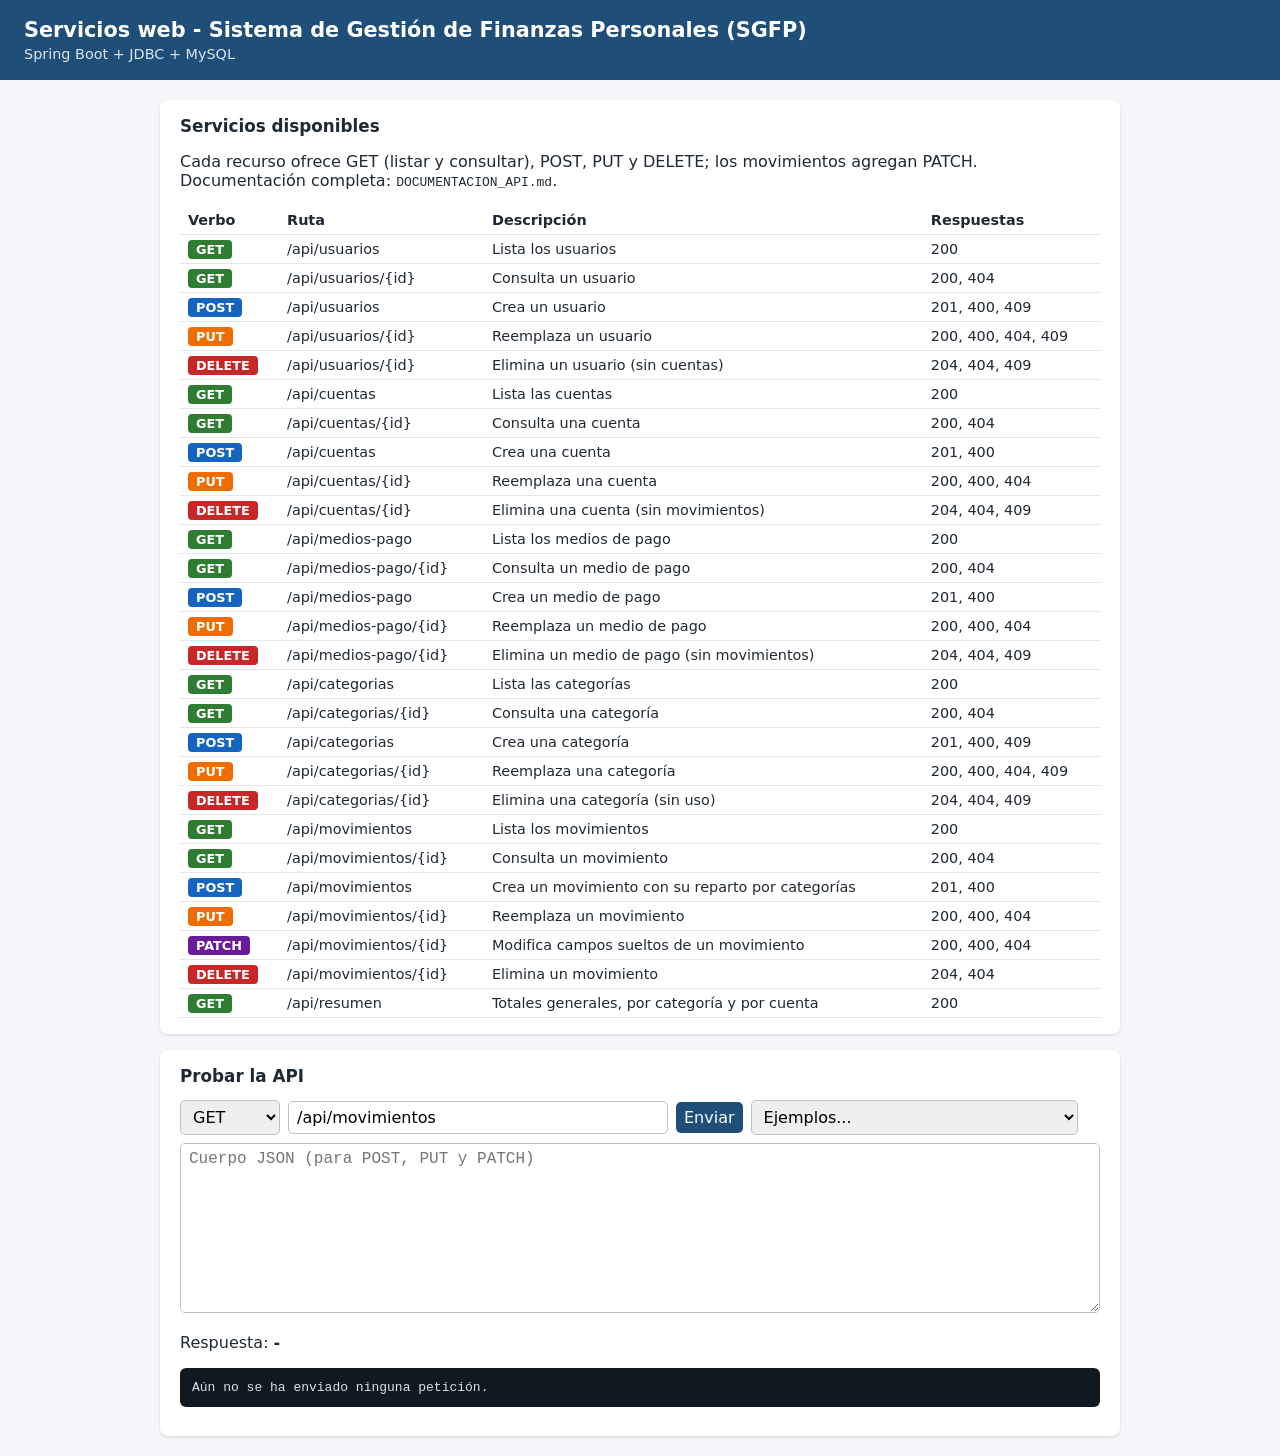
==== src/main/resources/static/index.html @ e06c36ab "Documentacion de cada servicio, probador web y peticiones de prueba" ====
<!DOCTYPE html>
<html lang="es">
<head>
<meta charset="UTF-8">
<meta name="viewport" content="width=device-width, initial-scale=1">
<title>Servicios web - SGFP</title>
<style>
  body{font-family:system-ui,Arial,sans-serif;margin:0;background:#f4f6f9;color:#1f2933}
  header{background:#1f4e79;color:#fff;padding:18px 24px}
  header h1{margin:0;font-size:1.3rem} header p{margin:4px 0 0;opacity:.85;font-size:.9rem}
  main{max-width:960px;margin:20px auto;padding:0 16px}
  section{background:#fff;border-radius:8px;padding:16px 20px;margin-bottom:16px;box-shadow:0 1px 3px #0002}
  h2{margin-top:0;font-size:1.05rem}
  table{border-collapse:collapse;width:100%;font-size:.9rem}
  th,td{border-bottom:1px solid #e3e8ee;padding:6px 8px;text-align:left}
  .m{font-weight:700;padding:2px 8px;border-radius:4px;color:#fff;font-size:.8rem}
  .GET{background:#2e7d32}.POST{background:#1565c0}.PUT{background:#ef6c00}.PATCH{background:#6a1b9a}.DELETE{background:#c62828}
  select,input,textarea,button{font:inherit;padding:6px 8px;border:1px solid #b8c2cc;border-radius:5px}
  textarea{width:100%;box-sizing:border-box;font-family:Consolas,monospace;min-height:170px}
  button{background:#1f4e79;color:#fff;border:0;cursor:pointer} button:hover{background:#163a5c}
  .fila{display:flex;gap:8px;flex-wrap:wrap;margin-bottom:8px;align-items:center}
  pre{background:#101820;color:#d6e2ee;padding:12px;border-radius:6px;overflow:auto;max-height:380px;white-space:pre-wrap}
  .estado{font-weight:700}
</style>
</head>
<body>
<header>
  <h1>Servicios web - Sistema de Gestión de Finanzas Personales (SGFP)</h1>
  <p>Spring Boot + JDBC + MySQL</p>
</header>
<main>
  <section>
    <h2>Servicios disponibles</h2>
    <p>Cada recurso ofrece GET (listar y consultar), POST, PUT y DELETE; los movimientos
       agregan PATCH. Documentación completa: <code>DOCUMENTACION_API.md</code>.</p>
    <table id="tabla">
      <tr><th>Verbo</th><th>Ruta</th><th>Descripción</th><th>Respuestas</th></tr>
    </table>
  </section>

  <section>
    <h2>Probar la API</h2>
    <div class="fila">
      <select id="verbo"><option>GET</option><option>POST</option><option>PUT</option><option>PATCH</option><option>DELETE</option></select>
      <input id="ruta" size="40" value="/api/movimientos">
      <button id="enviar">Enviar</button>
      <select id="ejemplos"><option value="">Ejemplos...</option></select>
    </div>
    <textarea id="cuerpo" placeholder="Cuerpo JSON (para POST, PUT y PATCH)"></textarea>
    <p>Respuesta: <span class="estado" id="estado">-</span></p>
    <pre id="salida">Aún no se ha enviado ninguna petición.</pre>
  </section>
</main>
<script>
const ID = "CAMBIE_POR_SU_ID";
const ENDPOINTS = [
  ["GET","/api/usuarios","Lista los usuarios","200"],
  ["GET","/api/usuarios/{id}","Consulta un usuario","200, 404"],
  ["POST","/api/usuarios","Crea un usuario","201, 400, 409"],
  ["PUT","/api/usuarios/{id}","Reemplaza un usuario","200, 400, 404, 409"],
  ["DELETE","/api/usuarios/{id}","Elimina un usuario (sin cuentas)","204, 404, 409"],
  ["GET","/api/cuentas","Lista las cuentas","200"],
  ["GET","/api/cuentas/{id}","Consulta una cuenta","200, 404"],
  ["POST","/api/cuentas","Crea una cuenta","201, 400"],
  ["PUT","/api/cuentas/{id}","Reemplaza una cuenta","200, 400, 404"],
  ["DELETE","/api/cuentas/{id}","Elimina una cuenta (sin movimientos)","204, 404, 409"],
  ["GET","/api/medios-pago","Lista los medios de pago","200"],
  ["GET","/api/medios-pago/{id}","Consulta un medio de pago","200, 404"],
  ["POST","/api/medios-pago","Crea un medio de pago","201, 400"],
  ["PUT","/api/medios-pago/{id}","Reemplaza un medio de pago","200, 400, 404"],
  ["DELETE","/api/medios-pago/{id}","Elimina un medio de pago (sin movimientos)","204, 404, 409"],
  ["GET","/api/categorias","Lista las categorías","200"],
  ["GET","/api/categorias/{id}","Consulta una categoría","200, 404"],
  ["POST","/api/categorias","Crea una categoría","201, 400, 409"],
  ["PUT","/api/categorias/{id}","Reemplaza una categoría","200, 400, 404, 409"],
  ["DELETE","/api/categorias/{id}","Elimina una categoría (sin uso)","204, 404, 409"],
  ["GET","/api/movimientos","Lista los movimientos","200"],
  ["GET","/api/movimientos/{id}","Consulta un movimiento","200, 404"],
  ["POST","/api/movimientos","Crea un movimiento con su reparto por categorías","201, 400"],
  ["PUT","/api/movimientos/{id}","Reemplaza un movimiento","200, 400, 404"],
  ["PATCH","/api/movimientos/{id}","Modifica campos sueltos de un movimiento","200, 400, 404"],
  ["DELETE","/api/movimientos/{id}","Elimina un movimiento","204, 404"],
  ["GET","/api/resumen","Totales generales, por categoría y por cuenta","200"]
];
for (const [verbo, ruta, desc, resp] of ENDPOINTS) {
  const tr = document.createElement("tr");
  tr.innerHTML = '<td><span class="m ' + verbo + '">' + verbo + '</span></td><td>' + ruta
    + '</td><td>' + desc + '</td><td>' + resp + '</td>';
  document.getElementById("tabla").appendChild(tr);
}
const j = o => JSON.stringify(o, null, 2);
const ejemplos = {
  "Listar usuarios": ["GET", "/api/usuarios", ""],
  "Crear usuario (201)": ["POST", "/api/usuarios", j({nombre:"Laura Gómez",correo:"laura.gomez@example.com"})],
  "Crear usuario inválido (400)": ["POST", "/api/usuarios", j({nombre:"",correo:"no-es-correo"})],
  "Reemplazar usuario (PUT)": ["PUT", "/api/usuarios/"+ID, j({nombre:"Laura Gómez R.",correo:"laura.gomez@example.com"})],
  "Eliminar usuario (DELETE)": ["DELETE", "/api/usuarios/"+ID, ""],
  "Listar cuentas": ["GET", "/api/cuentas", ""],
  "Crear cuenta (201)": ["POST", "/api/cuentas", j({nombreCuenta:"Ahorros de prueba",tipoCuenta:"Ahorros",banco:"Bancolombia",idUsuario:1})],
  "Reemplazar cuenta (PUT)": ["PUT", "/api/cuentas/"+ID, j({nombreCuenta:"Ahorros de prueba 2",tipoCuenta:"Ahorros",banco:"Bancolombia",idUsuario:1})],
  "Eliminar cuenta (DELETE)": ["DELETE", "/api/cuentas/"+ID, ""],
  "Listar medios de pago": ["GET", "/api/medios-pago", ""],
  "Crear medio de pago (201)": ["POST", "/api/medios-pago", j({nombreMedioPago:"Billetera digital",entidadFinanciera:"Nequi"})],
  "Reemplazar medio de pago (PUT)": ["PUT", "/api/medios-pago/"+ID, j({nombreMedioPago:"Billetera digital 2",entidadFinanciera:"Nequi"})],
  "Eliminar medio de pago (DELETE)": ["DELETE", "/api/medios-pago/"+ID, ""],
  "Listar categorías": ["GET", "/api/categorias", ""],
  "Crear categoría (201)": ["POST", "/api/categorias", j({nombreCategoria:"Mascotas"})],
  "Reemplazar categoría (PUT)": ["PUT", "/api/categorias/"+ID, j({nombreCategoria:"Mascotas y cuidado"})],
  "Eliminar categoría (DELETE)": ["DELETE", "/api/categorias/"+ID, ""],
  "Listar movimientos": ["GET", "/api/movimientos", ""],
  "Consultar movimiento 1": ["GET", "/api/movimientos/1", ""],
  "Movimiento inexistente (404)": ["GET", "/api/movimientos/9999", ""],
  "Crear movimiento (201)": ["POST", "/api/movimientos", j({fecha:"2026-05-10",descripcion:"Compra de mercado",montoTotal:150000,idCuenta:1,idMedioPago:1,categorias:[{idCategoria:1,montoAsignado:100000},{idCategoria:2,montoAsignado:50000}]})],
  "Crear movimiento inválido (400)": ["POST", "/api/movimientos", j({fecha:"2999-01-01",descripcion:"",montoTotal:-5,categorias:[]})],
  "Reemplazar movimiento (PUT)": ["PUT", "/api/movimientos/"+ID, j({fecha:"2026-05-11",descripcion:"Descripción reemplazada",montoTotal:160000,idCuenta:1,idMedioPago:1,categorias:[{idCategoria:1,montoAsignado:160000}]})],
  "Cambiar solo la descripción (PATCH)": ["PATCH", "/api/movimientos/"+ID, j({descripcion:"Solo cambia la descripción"})],
  "Eliminar movimiento (DELETE)": ["DELETE", "/api/movimientos/"+ID, ""],
  "Resumen de finanzas": ["GET", "/api/resumen", ""]
};
const $ = id => document.getElementById(id);
for (const nombre of Object.keys(ejemplos)) {
  const o = document.createElement("option"); o.textContent = nombre; $("ejemplos").appendChild(o);
}
$("ejemplos").onchange = () => {
  const e = ejemplos[$("ejemplos").value]; if (!e) return;
  $("verbo").value = e[0]; $("ruta").value = e[1]; $("cuerpo").value = e[2];
};
$("enviar").onclick = async () => {
  const verbo = $("verbo").value, opciones = {method: verbo, headers: {}};
  if (["POST","PUT","PATCH"].includes(verbo)) {
    opciones.headers["Content-Type"] = "application/json"; opciones.body = $("cuerpo").value;
  }
  try {
    const r = await fetch($("ruta").value, opciones);
    const texto = await r.text();
    let cuerpo = texto; try { cuerpo = JSON.stringify(JSON.parse(texto), null, 2); } catch (e) {}
    const loc = r.headers.get("Location");
    $("estado").textContent = r.status + " " + r.statusText + (loc ? "  (Location: " + loc + ")" : "");
    $("salida").textContent = cuerpo || "(sin cuerpo)";
  } catch (e) {
    $("estado").textContent = "Error de red";
    $("salida").textContent = "No se pudo contactar la API: " + e;
  }
};
</script>
</body>
</html>
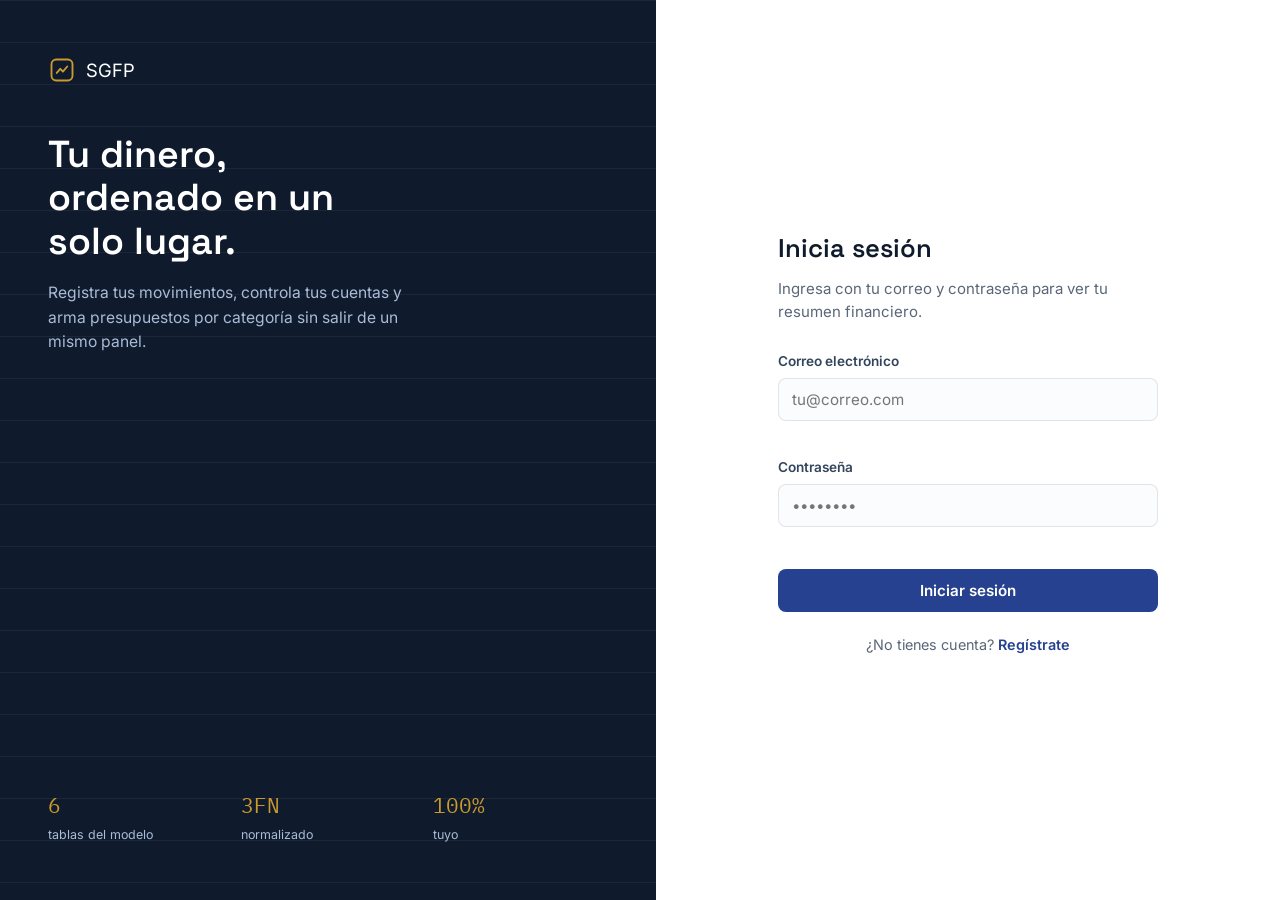
==== commit 71171828: "Front-end de la AA4 conectado a la API: login, registro, dashboard y cuentas" ====
--- a/src/main/resources/static/index.html
+++ b/src/main/resources/static/index.html
@@ -3,145 +3,74 @@
 <head>
 <meta charset="UTF-8">
 <meta name="viewport" content="width=device-width, initial-scale=1">
-<title>Servicios web - SGFP</title>
-<style>
-  body{font-family:system-ui,Arial,sans-serif;margin:0;background:#f4f6f9;color:#1f2933}
-  header{background:#1f4e79;color:#fff;padding:18px 24px}
-  header h1{margin:0;font-size:1.3rem} header p{margin:4px 0 0;opacity:.85;font-size:.9rem}
-  main{max-width:960px;margin:20px auto;padding:0 16px}
-  section{background:#fff;border-radius:8px;padding:16px 20px;margin-bottom:16px;box-shadow:0 1px 3px #0002}
-  h2{margin-top:0;font-size:1.05rem}
-  table{border-collapse:collapse;width:100%;font-size:.9rem}
-  th,td{border-bottom:1px solid #e3e8ee;padding:6px 8px;text-align:left}
-  .m{font-weight:700;padding:2px 8px;border-radius:4px;color:#fff;font-size:.8rem}
-  .GET{background:#2e7d32}.POST{background:#1565c0}.PUT{background:#ef6c00}.PATCH{background:#6a1b9a}.DELETE{background:#c62828}
-  select,input,textarea,button{font:inherit;padding:6px 8px;border:1px solid #b8c2cc;border-radius:5px}
-  textarea{width:100%;box-sizing:border-box;font-family:Consolas,monospace;min-height:170px}
-  button{background:#1f4e79;color:#fff;border:0;cursor:pointer} button:hover{background:#163a5c}
-  .fila{display:flex;gap:8px;flex-wrap:wrap;margin-bottom:8px;align-items:center}
-  pre{background:#101820;color:#d6e2ee;padding:12px;border-radius:6px;overflow:auto;max-height:380px;white-space:pre-wrap}
-  .estado{font-weight:700}
-</style>
+<title>Iniciar sesión — SGFP</title>
+<link rel="stylesheet" href="css/style.css">
+<link rel="stylesheet" href="css/app.css">
 </head>
 <body>
-<header>
-  <h1>Servicios web - Sistema de Gestión de Finanzas Personales (SGFP)</h1>
-  <p>Spring Boot + JDBC + MySQL</p>
-</header>
-<main>
-  <section>
-    <h2>Servicios disponibles</h2>
-    <p>Cada recurso ofrece GET (listar y consultar), POST, PUT y DELETE; los movimientos
-       agregan PATCH. Documentación completa: <code>DOCUMENTACION_API.md</code>.</p>
-    <table id="tabla">
-      <tr><th>Verbo</th><th>Ruta</th><th>Descripción</th><th>Respuestas</th></tr>
-    </table>
+
+<div class="auth-shell">
+  <section class="auth-panel">
+    <div class="ledger-lines" aria-hidden="true"></div>
+    <div class="auth-panel-inner">
+      <div class="auth-brand">
+        <svg viewBox="0 0 24 24" fill="none" xmlns="http://www.w3.org/2000/svg">
+          <rect x="3" y="3" width="18" height="18" rx="4" stroke="#C99A2E" stroke-width="1.6"/>
+          <path d="M7.5 14.5 10.5 11l2.3 2.3L16.5 9" stroke="#C99A2E" stroke-width="1.6" stroke-linecap="round" stroke-linejoin="round"/>
+        </svg>
+        SGFP
+      </div>
+      <h2 class="auth-tagline">Tu dinero, ordenado en un solo lugar.</h2>
+      <p class="auth-sub">
+        Registra tus movimientos, controla tus cuentas y arma presupuestos por
+        categoría sin salir de un mismo panel.
+      </p>
+    </div>
+    <div class="auth-stats">
+      <div class="auth-stat">
+        <div class="num">6</div>
+        <div class="label">tablas del modelo</div>
+      </div>
+      <div class="auth-stat">
+        <div class="num">3FN</div>
+        <div class="label">normalizado</div>
+      </div>
+      <div class="auth-stat">
+        <div class="num">100%</div>
+        <div class="label">tuyo</div>
+      </div>
+    </div>
   </section>
 
-  <section>
-    <h2>Probar la API</h2>
-    <div class="fila">
-      <select id="verbo"><option>GET</option><option>POST</option><option>PUT</option><option>PATCH</option><option>DELETE</option></select>
-      <input id="ruta" size="40" value="/api/movimientos">
-      <button id="enviar">Enviar</button>
-      <select id="ejemplos"><option value="">Ejemplos...</option></select>
+  <section class="auth-form-side">
+    <div class="auth-form-card">
+      <h1>Inicia sesión</h1>
+      <p class="lede">Ingresa con tu correo y contraseña para ver tu resumen financiero.</p>
+
+      <div id="login-banner" class="form-banner"></div>
+
+      <form id="login-form" novalidate>
+        <div class="field">
+          <label for="login-email">Correo electrónico</label>
+          <input type="email" id="login-email" name="correo" placeholder="tu@correo.com" autocomplete="email">
+          <div class="field-error" id="error-login-email"></div>
+        </div>
+        <div class="field">
+          <label for="login-password">Contraseña</label>
+          <input type="password" id="login-password" name="password" placeholder="••••••••" autocomplete="current-password">
+          <div class="field-error" id="error-login-password"></div>
+        </div>
+        <button type="submit" class="btn-primary">Iniciar sesión</button>
+      </form>
+
+      <div class="demo-hint" id="demo-hint" hidden>Cuenta de demostración: <b>demo@sgfp.com</b> / <b>Demo2026*</b></div>
+
+      <p class="auth-switch">¿No tienes cuenta? <a href="registro.html">Regístrate</a></p>
     </div>
-    <textarea id="cuerpo" placeholder="Cuerpo JSON (para POST, PUT y PATCH)"></textarea>
-    <p>Respuesta: <span class="estado" id="estado">-</span></p>
-    <pre id="salida">Aún no se ha enviado ninguna petición.</pre>
   </section>
-</main>
-<script>
-const ID = "CAMBIE_POR_SU_ID";
-const ENDPOINTS = [
-  ["GET","/api/usuarios","Lista los usuarios","200"],
-  ["GET","/api/usuarios/{id}","Consulta un usuario","200, 404"],
-  ["POST","/api/usuarios","Crea un usuario","201, 400, 409"],
-  ["PUT","/api/usuarios/{id}","Reemplaza un usuario","200, 400, 404, 409"],
-  ["DELETE","/api/usuarios/{id}","Elimina un usuario (sin cuentas)","204, 404, 409"],
-  ["GET","/api/cuentas","Lista las cuentas","200"],
-  ["GET","/api/cuentas/{id}","Consulta una cuenta","200, 404"],
-  ["POST","/api/cuentas","Crea una cuenta","201, 400"],
-  ["PUT","/api/cuentas/{id}","Reemplaza una cuenta","200, 400, 404"],
-  ["DELETE","/api/cuentas/{id}","Elimina una cuenta (sin movimientos)","204, 404, 409"],
-  ["GET","/api/medios-pago","Lista los medios de pago","200"],
-  ["GET","/api/medios-pago/{id}","Consulta un medio de pago","200, 404"],
-  ["POST","/api/medios-pago","Crea un medio de pago","201, 400"],
-  ["PUT","/api/medios-pago/{id}","Reemplaza un medio de pago","200, 400, 404"],
-  ["DELETE","/api/medios-pago/{id}","Elimina un medio de pago (sin movimientos)","204, 404, 409"],
-  ["GET","/api/categorias","Lista las categorías","200"],
-  ["GET","/api/categorias/{id}","Consulta una categoría","200, 404"],
-  ["POST","/api/categorias","Crea una categoría","201, 400, 409"],
-  ["PUT","/api/categorias/{id}","Reemplaza una categoría","200, 400, 404, 409"],
-  ["DELETE","/api/categorias/{id}","Elimina una categoría (sin uso)","204, 404, 409"],
-  ["GET","/api/movimientos","Lista los movimientos","200"],
-  ["GET","/api/movimientos/{id}","Consulta un movimiento","200, 404"],
-  ["POST","/api/movimientos","Crea un movimiento con su reparto por categorías","201, 400"],
-  ["PUT","/api/movimientos/{id}","Reemplaza un movimiento","200, 400, 404"],
-  ["PATCH","/api/movimientos/{id}","Modifica campos sueltos de un movimiento","200, 400, 404"],
-  ["DELETE","/api/movimientos/{id}","Elimina un movimiento","204, 404"],
-  ["GET","/api/resumen","Totales generales, por categoría y por cuenta","200"]
-];
-for (const [verbo, ruta, desc, resp] of ENDPOINTS) {
-  const tr = document.createElement("tr");
-  tr.innerHTML = '<td><span class="m ' + verbo + '">' + verbo + '</span></td><td>' + ruta
-    + '</td><td>' + desc + '</td><td>' + resp + '</td>';
-  document.getElementById("tabla").appendChild(tr);
-}
-const j = o => JSON.stringify(o, null, 2);
-const ejemplos = {
-  "Listar usuarios": ["GET", "/api/usuarios", ""],
-  "Crear usuario (201)": ["POST", "/api/usuarios", j({nombre:"Laura Gómez",correo:"laura.gomez@example.com"})],
-  "Crear usuario inválido (400)": ["POST", "/api/usuarios", j({nombre:"",correo:"no-es-correo"})],
-  "Reemplazar usuario (PUT)": ["PUT", "/api/usuarios/"+ID, j({nombre:"Laura Gómez R.",correo:"laura.gomez@example.com"})],
-  "Eliminar usuario (DELETE)": ["DELETE", "/api/usuarios/"+ID, ""],
-  "Listar cuentas": ["GET", "/api/cuentas", ""],
-  "Crear cuenta (201)": ["POST", "/api/cuentas", j({nombreCuenta:"Ahorros de prueba",tipoCuenta:"Ahorros",banco:"Bancolombia",idUsuario:1})],
-  "Reemplazar cuenta (PUT)": ["PUT", "/api/cuentas/"+ID, j({nombreCuenta:"Ahorros de prueba 2",tipoCuenta:"Ahorros",banco:"Bancolombia",idUsuario:1})],
-  "Eliminar cuenta (DELETE)": ["DELETE", "/api/cuentas/"+ID, ""],
-  "Listar medios de pago": ["GET", "/api/medios-pago", ""],
-  "Crear medio de pago (201)": ["POST", "/api/medios-pago", j({nombreMedioPago:"Billetera digital",entidadFinanciera:"Nequi"})],
-  "Reemplazar medio de pago (PUT)": ["PUT", "/api/medios-pago/"+ID, j({nombreMedioPago:"Billetera digital 2",entidadFinanciera:"Nequi"})],
-  "Eliminar medio de pago (DELETE)": ["DELETE", "/api/medios-pago/"+ID, ""],
-  "Listar categorías": ["GET", "/api/categorias", ""],
-  "Crear categoría (201)": ["POST", "/api/categorias", j({nombreCategoria:"Mascotas"})],
-  "Reemplazar categoría (PUT)": ["PUT", "/api/categorias/"+ID, j({nombreCategoria:"Mascotas y cuidado"})],
-  "Eliminar categoría (DELETE)": ["DELETE", "/api/categorias/"+ID, ""],
-  "Listar movimientos": ["GET", "/api/movimientos", ""],
-  "Consultar movimiento 1": ["GET", "/api/movimientos/1", ""],
-  "Movimiento inexistente (404)": ["GET", "/api/movimientos/9999", ""],
-  "Crear movimiento (201)": ["POST", "/api/movimientos", j({fecha:"2026-05-10",descripcion:"Compra de mercado",montoTotal:150000,idCuenta:1,idMedioPago:1,categorias:[{idCategoria:1,montoAsignado:100000},{idCategoria:2,montoAsignado:50000}]})],
-  "Crear movimiento inválido (400)": ["POST", "/api/movimientos", j({fecha:"2999-01-01",descripcion:"",montoTotal:-5,categorias:[]})],
-  "Reemplazar movimiento (PUT)": ["PUT", "/api/movimientos/"+ID, j({fecha:"2026-05-11",descripcion:"Descripción reemplazada",montoTotal:160000,idCuenta:1,idMedioPago:1,categorias:[{idCategoria:1,montoAsignado:160000}]})],
-  "Cambiar solo la descripción (PATCH)": ["PATCH", "/api/movimientos/"+ID, j({descripcion:"Solo cambia la descripción"})],
-  "Eliminar movimiento (DELETE)": ["DELETE", "/api/movimientos/"+ID, ""],
-  "Resumen de finanzas": ["GET", "/api/resumen", ""]
-};
-const $ = id => document.getElementById(id);
-for (const nombre of Object.keys(ejemplos)) {
-  const o = document.createElement("option"); o.textContent = nombre; $("ejemplos").appendChild(o);
-}
-$("ejemplos").onchange = () => {
-  const e = ejemplos[$("ejemplos").value]; if (!e) return;
-  $("verbo").value = e[0]; $("ruta").value = e[1]; $("cuerpo").value = e[2];
-};
-$("enviar").onclick = async () => {
-  const verbo = $("verbo").value, opciones = {method: verbo, headers: {}};
-  if (["POST","PUT","PATCH"].includes(verbo)) {
-    opciones.headers["Content-Type"] = "application/json"; opciones.body = $("cuerpo").value;
-  }
-  try {
-    const r = await fetch($("ruta").value, opciones);
-    const texto = await r.text();
-    let cuerpo = texto; try { cuerpo = JSON.stringify(JSON.parse(texto), null, 2); } catch (e) {}
-    const loc = r.headers.get("Location");
-    $("estado").textContent = r.status + " " + r.statusText + (loc ? "  (Location: " + loc + ")" : "");
-    $("salida").textContent = cuerpo || "(sin cuerpo)";
-  } catch (e) {
-    $("estado").textContent = "Error de red";
-    $("salida").textContent = "No se pudo contactar la API: " + e;
-  }
-};
-</script>
+</div>
+
+<script src="js/api.js"></script>
+<script src="js/auth.js"></script>
 </body>
 </html>
--- a/src/main/resources/static/css/style.css
+++ b/src/main/resources/static/css/style.css
@@ -0,0 +1,684 @@
+/* =========================================================
+   Sistema de Gestión de Finanzas Personales — front-end
+   ========================================================= */
+
+@import url('https://fonts.googleapis.com/css2?family=Space+Grotesk:wght@500;600;700&family=Inter:wght@400;500;600&family=IBM+Plex+Mono:wght@500;600&display=swap');
+
+:root {
+  --ink: #0F1B2D;
+  --ink-soft: #33455C;
+  --brand: #26418F;
+  --brand-light: #EAF0FE;
+  --income: #1E8E5A;
+  --income-bg: #E7F5EC;
+  --expense: #C1442E;
+  --expense-bg: #FBEBE8;
+  --gold: #C99A2E;
+  --bg: #EEF1F6;
+  --surface: #FFFFFF;
+  --line: rgba(15, 27, 45, 0.10);
+  --text: #16233A;
+  --text-soft: #5A6779;
+  --radius: 10px;
+}
+
+* { box-sizing: border-box; }
+
+body {
+  margin: 0;
+  background: var(--bg);
+  color: var(--text);
+  font-family: 'Inter', system-ui, sans-serif;
+  line-height: 1.55;
+  -webkit-font-smoothing: antialiased;
+}
+
+h1, h2, h3, .brand-name {
+  font-family: 'Space Grotesk', 'Arial', sans-serif;
+  font-weight: 600;
+  color: var(--ink);
+  margin: 0;
+}
+
+.mono {
+  font-family: 'IBM Plex Mono', 'Courier New', monospace;
+  font-variant-numeric: tabular-nums;
+}
+
+a { color: inherit; }
+img, svg { max-width: 100%; display: block; }
+
+button {
+  font-family: 'Inter', sans-serif;
+  cursor: pointer;
+}
+
+:focus-visible {
+  outline: 2px solid var(--gold);
+  outline-offset: 2px;
+}
+
+/* =========================================================
+   Pantallas de acceso (login / registro)
+   ========================================================= */
+
+.auth-shell {
+  min-height: 100vh;
+  display: grid;
+  grid-template-columns: 1.05fr 1fr;
+}
+
+.auth-panel {
+  background: var(--ink);
+  color: #DCE6F5;
+  padding: 56px 48px;
+  position: relative;
+  overflow: hidden;
+  display: flex;
+  flex-direction: column;
+  justify-content: space-between;
+}
+
+.ledger-lines {
+  position: absolute;
+  inset: 0;
+  background-image: repeating-linear-gradient(
+    to bottom,
+    rgba(255, 255, 255, 0.05) 0,
+    rgba(255, 255, 255, 0.05) 1px,
+    transparent 1px,
+    transparent 42px
+  );
+  pointer-events: none;
+}
+
+.auth-panel-inner {
+  position: relative;
+  z-index: 1;
+}
+
+.auth-brand {
+  display: flex;
+  align-items: center;
+  gap: 10px;
+  color: #fff;
+  font-size: 1.15rem;
+}
+
+.auth-brand svg { width: 28px; height: 28px; }
+
+.auth-tagline {
+  font-size: clamp(1.7rem, 3vw, 2.35rem);
+  line-height: 1.16;
+  margin-top: 48px;
+  max-width: 15ch;
+  color: #fff;
+}
+
+.auth-sub {
+  margin-top: 18px;
+  color: #A9BBD6;
+  max-width: 38ch;
+  font-size: 0.98rem;
+}
+
+.auth-stats {
+  position: relative;
+  z-index: 1;
+  display: grid;
+  grid-template-columns: repeat(3, 1fr);
+  gap: 18px;
+  margin-top: 40px;
+}
+
+.auth-stat .num {
+  font-family: 'IBM Plex Mono', monospace;
+  font-size: 1.3rem;
+  color: var(--gold);
+}
+
+.auth-stat .label {
+  font-size: 0.78rem;
+  color: #A9BBD6;
+  margin-top: 2px;
+}
+
+.auth-form-side {
+  background: var(--surface);
+  display: flex;
+  align-items: center;
+  justify-content: center;
+  padding: 40px 24px;
+}
+
+.auth-form-card {
+  width: 100%;
+  max-width: 380px;
+}
+
+.auth-form-card h1 {
+  font-size: 1.6rem;
+}
+
+.auth-form-card .lede {
+  color: var(--text-soft);
+  font-size: 0.94rem;
+  margin: 8px 0 28px;
+}
+
+.field {
+  margin-bottom: 18px;
+}
+
+.field label {
+  display: block;
+  font-size: 0.85rem;
+  font-weight: 600;
+  color: var(--ink-soft);
+  margin-bottom: 6px;
+}
+
+.field input {
+  width: 100%;
+  padding: 11px 13px;
+  border-radius: 8px;
+  border: 1px solid var(--line);
+  background: #FBFCFE;
+  font-size: 0.95rem;
+  font-family: 'Inter', sans-serif;
+  color: var(--text);
+}
+
+.field input:focus {
+  border-color: var(--brand);
+  background: #fff;
+}
+
+.field-error {
+  color: var(--expense);
+  font-size: 0.8rem;
+  margin-top: 5px;
+  min-height: 1em;
+}
+
+.field-row {
+  display: grid;
+  grid-template-columns: 1fr 1fr;
+  gap: 14px;
+}
+
+.btn-primary {
+  width: 100%;
+  background: var(--brand);
+  color: #fff;
+  border: none;
+  padding: 12px;
+  border-radius: 8px;
+  font-weight: 600;
+  font-size: 0.95rem;
+  margin-top: 6px;
+  transition: background 0.15s ease;
+}
+
+.btn-primary:hover { background: #1E3573; }
+
+.auth-switch {
+  text-align: center;
+  margin-top: 22px;
+  font-size: 0.9rem;
+  color: var(--text-soft);
+}
+
+.auth-switch a {
+  color: var(--brand);
+  font-weight: 600;
+  text-decoration: none;
+}
+
+.auth-switch a:hover { text-decoration: underline; }
+
+.form-banner {
+  padding: 10px 14px;
+  border-radius: 8px;
+  font-size: 0.88rem;
+  margin-bottom: 18px;
+  display: none;
+}
+
+.form-banner.show { display: block; }
+
+.form-banner.success {
+  background: var(--income-bg);
+  color: var(--income);
+}
+
+@media (max-width: 860px) {
+  .auth-shell { grid-template-columns: 1fr; }
+  .auth-panel { padding: 36px 28px; }
+  .auth-stats { grid-template-columns: repeat(3, 1fr); margin-top: 28px; }
+  .auth-tagline { margin-top: 24px; }
+}
+
+/* =========================================================
+   Dashboard
+   ========================================================= */
+
+.app-shell {
+  display: grid;
+  grid-template-columns: 232px 1fr;
+  min-height: 100vh;
+}
+
+.sidebar {
+  background: var(--ink);
+  color: #C7D3E6;
+  padding: 26px 18px;
+  display: flex;
+  flex-direction: column;
+}
+
+.sidebar-brand {
+  display: flex;
+  align-items: center;
+  gap: 10px;
+  color: #fff;
+  padding: 0 8px 24px;
+  font-size: 1.05rem;
+}
+
+.sidebar-brand svg { width: 24px; height: 24px; }
+
+.side-nav {
+  list-style: none;
+  padding: 0;
+  margin: 0;
+  display: flex;
+  flex-direction: column;
+  gap: 2px;
+}
+
+.side-nav a {
+  display: flex;
+  align-items: center;
+  gap: 10px;
+  text-decoration: none;
+  color: #AEBEDA;
+  font-size: 0.92rem;
+  padding: 10px 12px;
+  border-radius: 8px;
+  transition: background 0.15s ease, color 0.15s ease;
+}
+
+.side-nav a:hover { background: rgba(255,255,255,0.06); color: #fff; }
+
+.side-nav a.active {
+  background: var(--brand);
+  color: #fff;
+}
+
+.side-nav .icon {
+  width: 16px;
+  height: 16px;
+  flex: none;
+}
+
+.side-nav .soon {
+  margin-left: auto;
+  font-size: 0.65rem;
+  color: #7A8CAE;
+  border: 1px solid #33455C;
+  border-radius: 999px;
+  padding: 1px 6px;
+}
+
+.sidebar-footer {
+  margin-top: auto;
+  padding-top: 18px;
+  border-top: 1px solid rgba(255,255,255,0.08);
+}
+
+.user-chip {
+  display: flex;
+  align-items: center;
+  gap: 10px;
+  padding: 8px;
+  border-radius: 8px;
+}
+
+.user-avatar {
+  width: 32px;
+  height: 32px;
+  border-radius: 50%;
+  background: var(--brand);
+  color: #fff;
+  display: flex;
+  align-items: center;
+  justify-content: center;
+  font-size: 0.8rem;
+  font-weight: 600;
+  flex: none;
+}
+
+.user-chip .name {
+  font-size: 0.85rem;
+  color: #fff;
+}
+
+.user-chip .role {
+  font-size: 0.72rem;
+  color: #8CA0C4;
+}
+
+.logout-link {
+  display: block;
+  margin-top: 10px;
+  font-size: 0.82rem;
+  color: #8CA0C4;
+  text-decoration: none;
+  padding: 8px;
+}
+
+.logout-link:hover { color: #fff; }
+
+.main {
+  padding: 28px 36px 60px;
+  max-width: 1180px;
+}
+
+.topbar {
+  display: flex;
+  align-items: flex-start;
+  justify-content: space-between;
+  gap: 20px;
+  margin-bottom: 26px;
+  flex-wrap: wrap;
+}
+
+.topbar h1 { font-size: 1.55rem; }
+.topbar .sub { color: var(--text-soft); font-size: 0.92rem; margin-top: 4px; }
+
+.stat-row {
+  display: grid;
+  grid-template-columns: repeat(3, 1fr);
+  gap: 16px;
+  margin-bottom: 28px;
+}
+
+.stat-card {
+  background: var(--surface);
+  border: 1px solid var(--line);
+  border-radius: var(--radius);
+  padding: 18px 20px;
+}
+
+.stat-card .label {
+  font-size: 0.82rem;
+  color: var(--text-soft);
+}
+
+.stat-card .value {
+  font-family: 'IBM Plex Mono', monospace;
+  font-size: 1.5rem;
+  margin-top: 6px;
+}
+
+.stat-card.income .value { color: var(--income); }
+.stat-card.expense .value { color: var(--expense); }
+.stat-card.balance .value { color: var(--ink); }
+
+.panel-grid {
+  display: grid;
+  grid-template-columns: 1.6fr 1fr;
+  gap: 20px;
+  align-items: start;
+}
+
+.panel {
+  background: var(--surface);
+  border: 1px solid var(--line);
+  border-radius: var(--radius);
+  padding: 20px 22px 22px;
+}
+
+.panel-header {
+  display: flex;
+  align-items: center;
+  justify-content: space-between;
+  gap: 12px;
+  margin-bottom: 16px;
+  flex-wrap: wrap;
+}
+
+.panel-header h2 { font-size: 1.05rem; }
+
+.toolbar {
+  display: flex;
+  gap: 10px;
+  flex-wrap: wrap;
+  align-items: center;
+}
+
+.toolbar input[type="search"],
+.toolbar select {
+  padding: 8px 12px;
+  border-radius: 7px;
+  border: 1px solid var(--line);
+  font-size: 0.85rem;
+  font-family: 'Inter', sans-serif;
+  background: #FBFCFE;
+}
+
+.btn-add {
+  background: var(--brand);
+  color: #fff;
+  border: none;
+  padding: 9px 16px;
+  border-radius: 7px;
+  font-size: 0.86rem;
+  font-weight: 600;
+}
+
+.btn-add:hover { background: #1E3573; }
+
+table.moves {
+  width: 100%;
+  border-collapse: collapse;
+  font-size: 0.88rem;
+}
+
+table.moves th {
+  text-align: left;
+  font-size: 0.72rem;
+  letter-spacing: 0.02em;
+  color: var(--text-soft);
+  border-bottom: 1px solid var(--line);
+  padding: 0 10px 10px;
+  font-weight: 600;
+}
+
+table.moves td {
+  padding: 12px 10px;
+  border-bottom: 1px solid var(--line);
+  vertical-align: middle;
+  white-space: nowrap;
+}
+
+table.moves td.desc-cell {
+  white-space: normal;
+  min-width: 160px;
+}
+
+table.moves tr:last-child td { border-bottom: none; }
+
+.cat-chip {
+  display: inline-block;
+  font-size: 0.76rem;
+  padding: 3px 10px;
+  border-radius: 999px;
+  background: var(--brand-light);
+  color: var(--brand);
+}
+
+.amount.income { color: var(--income); font-family: 'IBM Plex Mono', monospace; }
+.amount.expense { color: var(--expense); font-family: 'IBM Plex Mono', monospace; }
+
+.empty-row td {
+  text-align: center;
+  color: var(--text-soft);
+  padding: 30px 10px;
+}
+
+/* Mini gráfico de categorías */
+
+.cat-bar-row {
+  margin-bottom: 14px;
+}
+
+.cat-bar-row .top {
+  display: flex;
+  justify-content: space-between;
+  font-size: 0.84rem;
+  margin-bottom: 6px;
+}
+
+.cat-bar-row .top .amt {
+  font-family: 'IBM Plex Mono', monospace;
+  color: var(--text-soft);
+}
+
+.cat-bar-track {
+  background: var(--bg);
+  border-radius: 999px;
+  height: 8px;
+  overflow: hidden;
+}
+
+.cat-bar-fill {
+  height: 100%;
+  background: var(--brand);
+  border-radius: 999px;
+  transition: width 0.4s ease;
+}
+
+/* Modal nuevo movimiento */
+
+.modal-overlay {
+  position: fixed;
+  inset: 0;
+  background: rgba(15, 27, 45, 0.45);
+  display: none;
+  align-items: center;
+  justify-content: center;
+  padding: 20px;
+  z-index: 30;
+}
+
+.modal-overlay.open { display: flex; }
+
+.modal {
+  background: #fff;
+  border-radius: 12px;
+  padding: 26px 26px 22px;
+  width: 100%;
+  max-width: 420px;
+  max-height: 90vh;
+  overflow-y: auto;
+}
+
+.modal h2 { font-size: 1.15rem; margin-bottom: 4px; }
+.modal .lede { color: var(--text-soft); font-size: 0.88rem; margin-bottom: 18px; }
+
+.field select {
+  width: 100%;
+  padding: 11px 13px;
+  border-radius: 8px;
+  border: 1px solid var(--line);
+  background: #FBFCFE;
+  font-size: 0.95rem;
+  font-family: 'Inter', sans-serif;
+  color: var(--text);
+}
+
+.modal-actions {
+  display: flex;
+  gap: 10px;
+  margin-top: 20px;
+}
+
+.btn-ghost {
+  flex: 1;
+  background: transparent;
+  border: 1px solid var(--line);
+  color: var(--ink-soft);
+  padding: 10px;
+  border-radius: 8px;
+  font-size: 0.9rem;
+  font-weight: 600;
+}
+
+.btn-ghost:hover { background: var(--bg); }
+
+.modal .btn-primary { flex: 1.4; margin-top: 0; }
+
+.type-toggle {
+  display: flex;
+  gap: 8px;
+  margin-bottom: 18px;
+}
+
+.type-toggle button {
+  flex: 1;
+  padding: 9px;
+  border-radius: 8px;
+  border: 1px solid var(--line);
+  background: #fff;
+  font-size: 0.88rem;
+  font-weight: 600;
+  color: var(--text-soft);
+}
+
+.type-toggle button.active.ingreso {
+  background: var(--income-bg);
+  border-color: var(--income);
+  color: var(--income);
+}
+
+.type-toggle button.active.gasto {
+  background: var(--expense-bg);
+  border-color: var(--expense);
+  color: var(--expense);
+}
+
+/* Nav toggle for mobile */
+
+.mobile-topbar {
+  display: none;
+  align-items: center;
+  justify-content: space-between;
+  background: var(--ink);
+  color: #fff;
+  padding: 14px 18px;
+}
+
+.mobile-topbar button {
+  background: none;
+  border: 1px solid #33455C;
+  color: #fff;
+  border-radius: 7px;
+  padding: 6px 10px;
+}
+
+@media (max-width: 940px) {
+  .app-shell { grid-template-columns: 1fr; }
+  .sidebar { display: none; }
+  .sidebar.open { display: flex; position: fixed; inset: 0 20% 0 0; z-index: 40; overflow-y: auto; }
+  .mobile-topbar { display: flex; }
+  .panel-grid { grid-template-columns: 1fr; }
+  .stat-row { grid-template-columns: 1fr; }
+  .main { padding: 20px; }
+  table.moves { display: block; overflow-x: auto; white-space: nowrap; }
+}
+
+@media (prefers-reduced-motion: reduce) {
+  * { transition: none !important; }
+}
--- a/src/main/resources/static/css/app.css
+++ b/src/main/resources/static/css/app.css
@@ -0,0 +1,29 @@
+/* Ajustes del SGFP para la version conectada a la API (AA5-EV03).
+   El diseno base viene de style.css (AA4-EV03). */
+
+.form-banner.error { background: var(--expense-bg); color: var(--expense); }
+.demo-hint {
+  margin-top: 18px; padding: 10px 14px; border-radius: 8px; font-size: 0.84rem;
+  background: var(--brand-light); color: var(--brand);
+}
+.btn-del {
+  background: none; border: 1px solid var(--line); color: var(--text-soft);
+  border-radius: 6px; padding: 3px 8px; font-size: 0.78rem; cursor: pointer;
+}
+.btn-del:hover { color: var(--expense); border-color: var(--expense); }
+.amount.ingreso { color: var(--income); font-family: 'IBM Plex Mono', monospace; }
+.amount.gasto { color: var(--expense); font-family: 'IBM Plex Mono', monospace; }
+.tipo-chip { display: inline-block; font-size: 0.72rem; padding: 2px 9px; border-radius: 999px; }
+.tipo-chip.INGRESO { background: var(--income-bg); color: var(--income); }
+.tipo-chip.GASTO { background: var(--expense-bg); color: var(--expense); }
+.mini-form { display: flex; gap: 8px; flex-wrap: wrap; margin-top: 14px; align-items: flex-end; }
+.mini-form .field { margin-bottom: 0; flex: 1 1 140px; }
+.mini-form .btn-add { height: 40px; }
+.cards-3 { display: grid; grid-template-columns: repeat(auto-fit, minmax(320px, 1fr)); gap: 18px; }
+.panel-msg { font-size: 0.85rem; margin-top: 10px; min-height: 1.1em; }
+.panel-msg.error { color: var(--expense); }
+.panel-msg.ok { color: var(--income); }
+.side-nav a.ext { opacity: 0.85; }
+.cards-3 .panel { overflow-x: auto; }
+.cards-3 table.moves { font-size: 0.86rem; }
+.cards-3 table.moves th, .cards-3 table.moves td { padding-left: 6px; padding-right: 6px; white-space: normal; }
